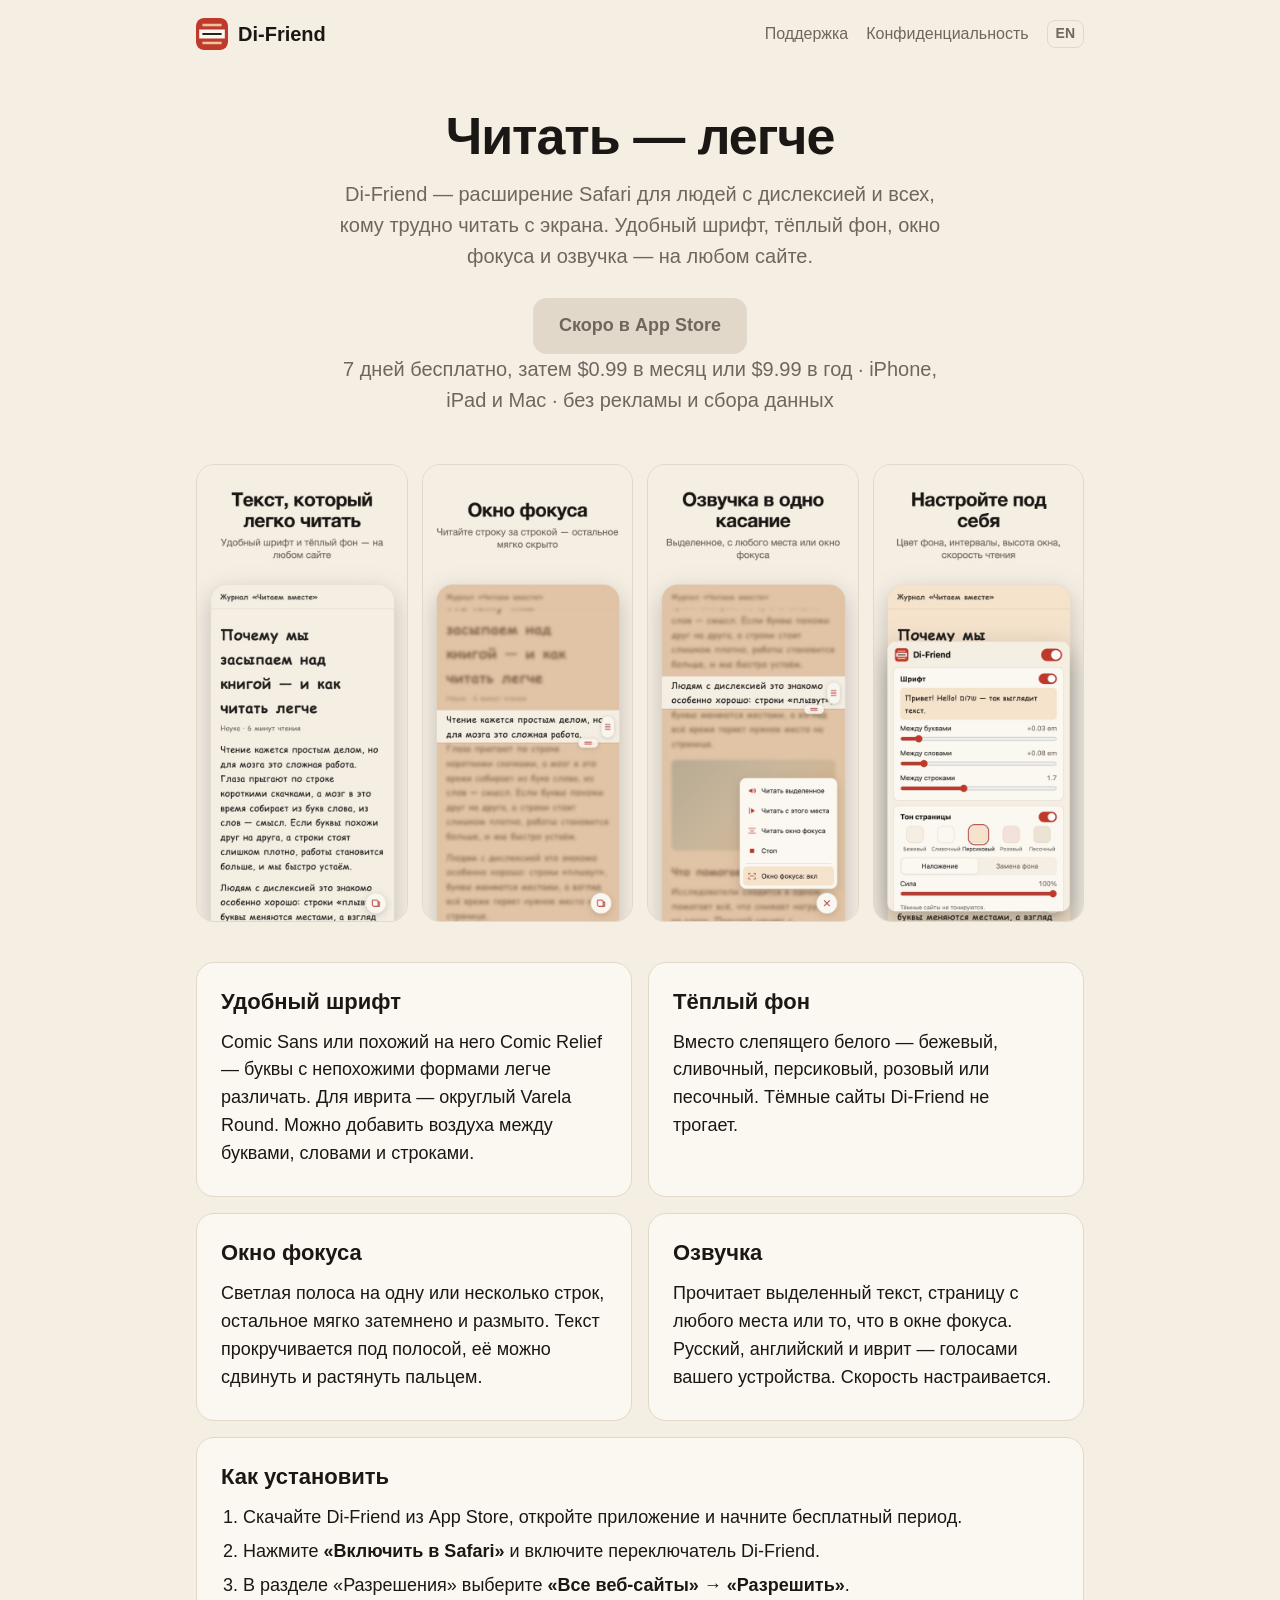
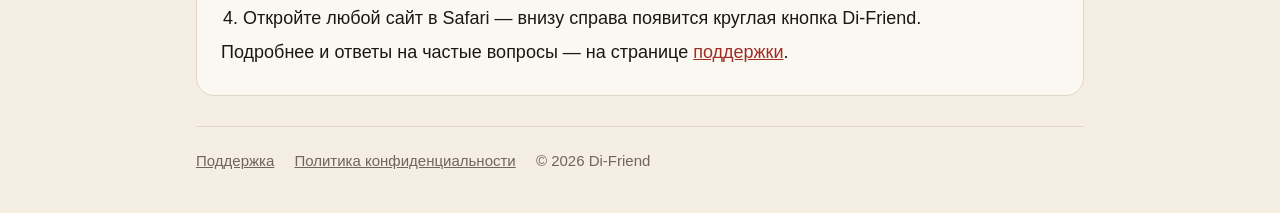
==== ru/index.html @ 52592c35 "Di-Friend website: home, support and privacy pages (EN + RU) Co-Authored-By: Claude Opus 5.5 <norepl" ====
<!doctype html>
<html lang="ru">
<head>
  <meta charset="utf-8">
  <meta name="viewport" content="width=device-width, initial-scale=1">
  <title>Di-Friend — помощник чтения для Safari</title>
  <meta name="description" content="Расширение Safari для людей с дислексией: удобный шрифт, тёплый фон, окно фокуса и озвучка на любом сайте. iPhone, iPad и Mac.">
  <link rel="icon" href="../img/icon.png">
  <link rel="stylesheet" href="../style.css">
</head>
<body>
  <div class="wrap">
    <nav>
      <a class="brand" href="./"><img src="../img/icon.png" alt="">Di-Friend</a>
      <a href="support.html">Поддержка</a>
      <a href="privacy.html">Конфиденциальность</a>
      <a class="lang-link" href="../index.html" hreflang="en">EN</a>
    </nav>

    <section class="hero">
      <h1>Читать — легче</h1>
      <p>Di-Friend — расширение Safari для людей с дислексией и всех, кому трудно читать с экрана. Удобный шрифт, тёплый фон, окно фокуса и озвучка — на любом сайте.</p>
      <!-- После публикации замените на ссылку App Store: https://apps.apple.com/app/idXXXXXXXXXX -->
      <a class="cta soon" id="appstore" href="#">Скоро в App Store</a>
      <p class="small">7 дней бесплатно, затем $0.99 в месяц или $9.99 в год · iPhone, iPad и Mac · без рекламы и сбора данных</p>
    </section>

    <div class="shots">
      <img src="../img/01-font.jpg" alt="Удобный шрифт и тёплый фон на странице статьи">
      <img src="../img/02-focus.jpg" alt="Окно фокуса: светлая полоса на две строки, остальное размыто">
      <img src="../img/03-speech.jpg" alt="Панель озвучки: читать выделенное, с этого места, окно фокуса">
      <img src="../img/04-settings.jpg" alt="Настройки: шрифт, интервалы, цвет фона">
    </div>

    <div class="features">
      <div class="card">
        <h2>Удобный шрифт</h2>
        <p>Comic Sans или похожий на него Comic Relief — буквы с непохожими формами легче различать. Для иврита — округлый Varela Round. Можно добавить воздуха между буквами, словами и строками.</p>
      </div>
      <div class="card">
        <h2>Тёплый фон</h2>
        <p>Вместо слепящего белого — бежевый, сливочный, персиковый, розовый или песочный. Тёмные сайты Di-Friend не трогает.</p>
      </div>
      <div class="card">
        <h2>Окно фокуса</h2>
        <p>Светлая полоса на одну или несколько строк, остальное мягко затемнено и размыто. Текст прокручивается под полосой, её можно сдвинуть и растянуть пальцем.</p>
      </div>
      <div class="card">
        <h2>Озвучка</h2>
        <p>Прочитает выделенный текст, страницу с любого места или то, что в окне фокуса. Русский, английский и иврит — голосами вашего устройства. Скорость настраивается.</p>
      </div>
    </div>

    <div class="card" id="install">
      <h2>Как установить</h2>
      <ol>
        <li>Скачайте Di-Friend из App Store, откройте приложение и начните бесплатный период.</li>
        <li>Нажмите <b>«Включить в Safari»</b> и включите переключатель Di-Friend.</li>
        <li>В разделе «Разрешения» выберите <b>«Все веб-сайты» → «Разрешить»</b>.</li>
        <li>Откройте любой сайт в Safari — внизу справа появится круглая кнопка Di-Friend.</li>
      </ol>
      <p>Подробнее и ответы на частые вопросы — на странице <a href="support.html">поддержки</a>.</p>
    </div>

    <footer>
      <a href="support.html">Поддержка</a>
      <a href="privacy.html">Политика конфиденциальности</a>
      <span>© 2026 Di-Friend</span>
    </footer>
  </div>
</body>
</html>
---- style.css ----
:root {
  --paper: #f4eee3;
  --panel: #fbf8f2;
  --ink: #1a1714;
  --muted: #6f665e;
  --line: #e2d8ca;
  --shu: #c0392b;
  --shu-deep: #9e2d22;
  --shu-soft: #f3e1dc;
  color-scheme: light;
}

* { box-sizing: border-box; }

html, body {
  margin: 0;
  background: var(--paper);
  color: var(--ink);
  font: 18px/1.55 -apple-system, BlinkMacSystemFont, "Segoe UI", "Helvetica Neue", Arial, sans-serif;
}

a { color: var(--shu-deep); }

.wrap { max-width: 920px; margin: 0 auto; padding: 0 16px; }

nav {
  display: flex; align-items: center; gap: 18px;
  padding: 18px 0;
}
nav .brand { display: flex; align-items: center; gap: 10px; font-weight: 700; font-size: 20px; color: var(--ink); text-decoration: none; margin-right: auto; }
nav .brand img { width: 32px; height: 32px; border-radius: 8px; }
nav a:not(.brand) { color: var(--muted); text-decoration: none; font-size: 16px; }
nav a:not(.brand):hover { color: var(--ink); }

.hero { text-align: center; padding: 40px 0 28px; }
.hero h1 { font-size: clamp(32px, 6vw, 52px); line-height: 1.1; letter-spacing: -.02em; margin: 0 0 14px; }
.hero p { color: var(--muted); font-size: 20px; max-width: 620px; margin: 0 auto; }

.cta {
  display: inline-block; margin-top: 26px;
  background: var(--ink); color: #fff; text-decoration: none;
  padding: 14px 26px; border-radius: 14px; font-weight: 600;
}
.cta:hover { background: #000; }
.cta.soon { background: var(--line); color: var(--muted); cursor: default; }
.small { font-size: 15px; color: var(--muted); margin-top: 10px; }

.shots {
  display: grid; grid-template-columns: repeat(4, 1fr); gap: 14px;
  margin: 20px 0 40px;
}
.shots img { width: 100%; border-radius: 18px; border: 1px solid var(--line); display: block; }
@media (max-width: 720px) {
  .shots { grid-template-columns: repeat(2, 1fr); }
}

.card {
  background: var(--panel);
  border: 1px solid var(--line);
  border-radius: 18px;
  padding: 22px 24px;
  margin-bottom: 16px;
}
.card h2 { margin: 0 0 10px; font-size: 22px; }
.card h3 { margin: 18px 0 6px; font-size: 18px; }
.card p, .card li { margin: 6px 0; }
.card ol, .card ul { padding-left: 22px; margin: 6px 0; }

.features { display: grid; grid-template-columns: repeat(2, 1fr); gap: 16px; margin-bottom: 16px; }
.features .card { margin: 0; }
@media (max-width: 720px) { .features { grid-template-columns: 1fr; } }

.doc { max-width: 720px; margin: 10px auto 40px; }
.doc h1 { font-size: 34px; line-height: 1.15; margin: 10px 0 6px; }
.doc .updated { color: var(--muted); margin: 0 0 20px; }

footer { border-top: 1px solid var(--line); margin-top: 30px; padding: 22px 0 40px; color: var(--muted); font-size: 15px; }
footer a { color: var(--muted); margin-right: 16px; }

nav a.lang-link {
  border: 1px solid var(--line); border-radius: 8px;
  padding: 2px 8px; font-size: 14px; font-weight: 600;
}
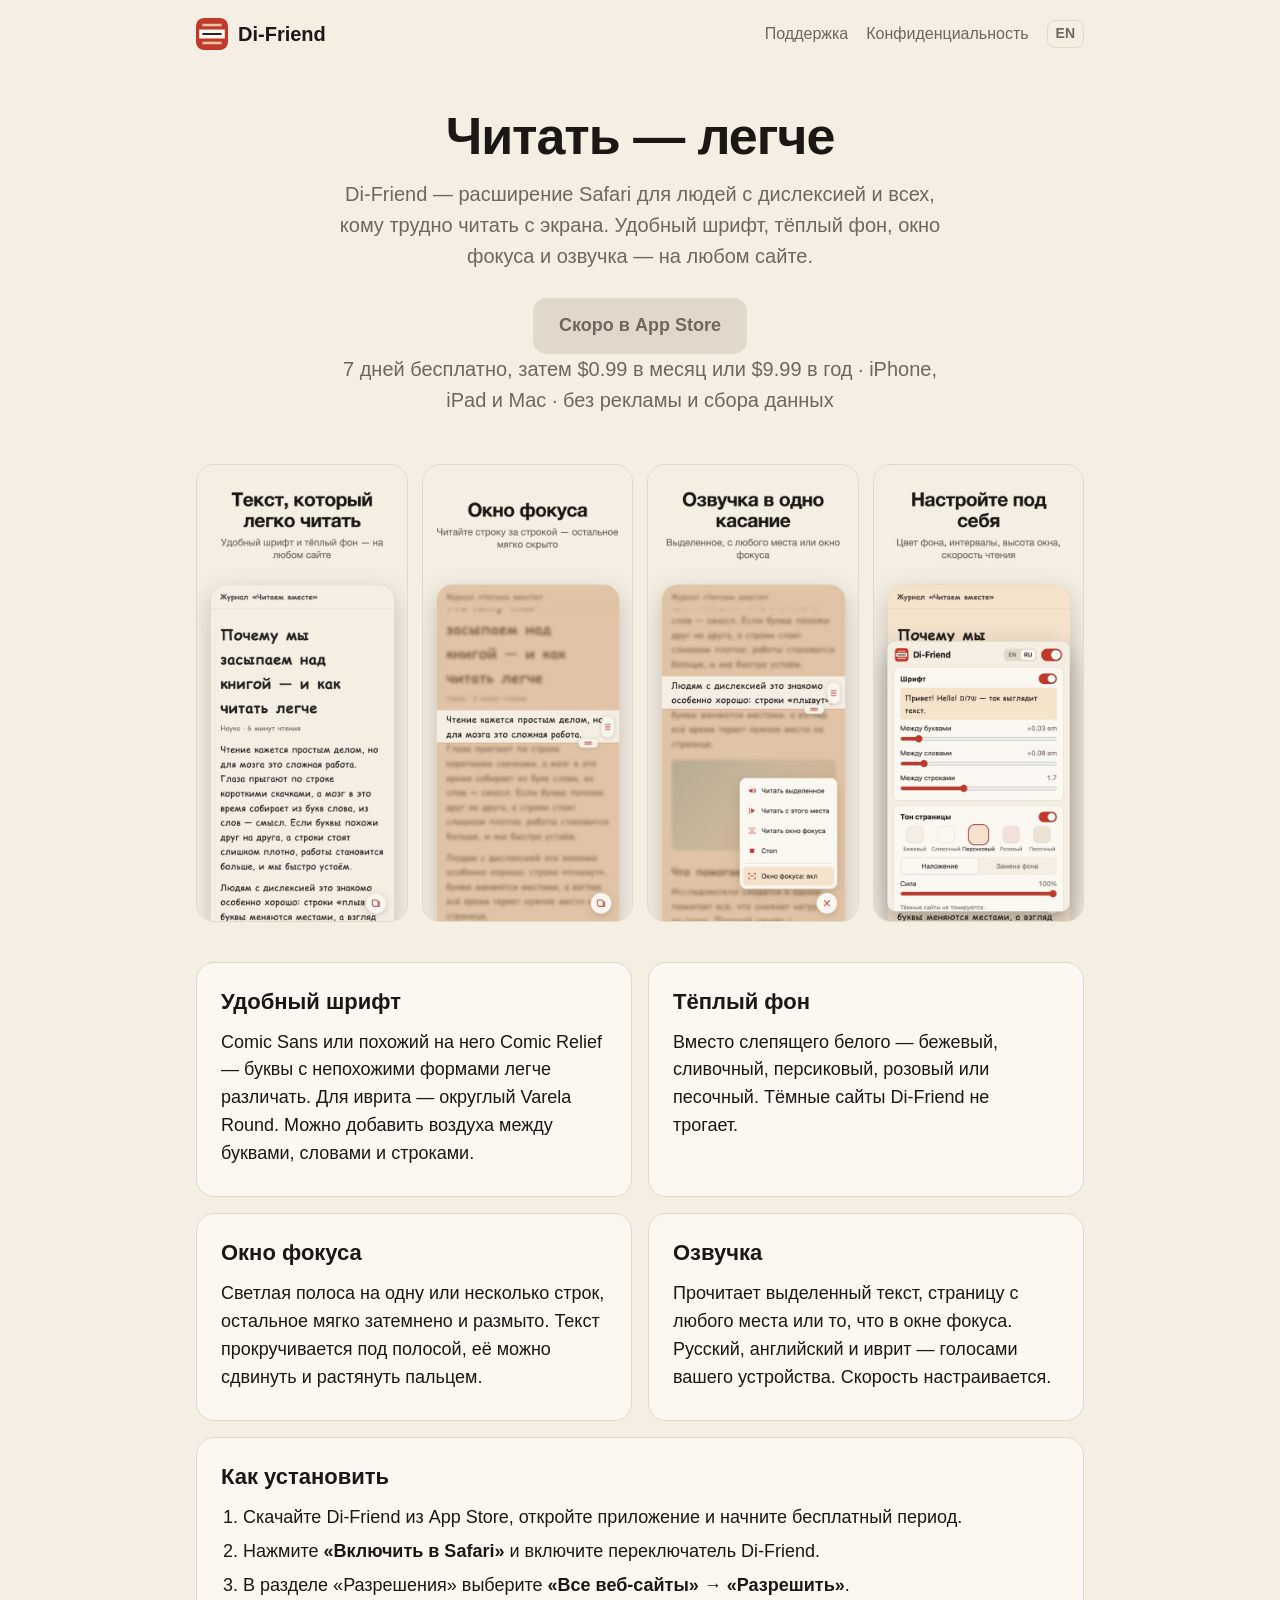
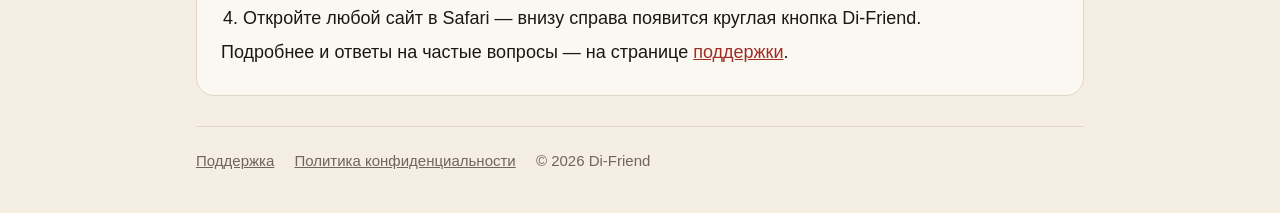
==== commit 5206b498: "Use English screenshots on the English site, Russian on /ru/ Co-Authored-By: Claude Opus 5.5 <norepl" ====
--- a/ru/index.html
+++ b/ru/index.html
@@ -26,10 +26,10 @@
     </section>
 
     <div class="shots">
-      <img src="../img/01-font.jpg" alt="Удобный шрифт и тёплый фон на странице статьи">
-      <img src="../img/02-focus.jpg" alt="Окно фокуса: светлая полоса на две строки, остальное размыто">
-      <img src="../img/03-speech.jpg" alt="Панель озвучки: читать выделенное, с этого места, окно фокуса">
-      <img src="../img/04-settings.jpg" alt="Настройки: шрифт, интервалы, цвет фона">
+      <img src="../img/ru/01-font.jpg" alt="Удобный шрифт и тёплый фон на странице статьи">
+      <img src="../img/ru/02-focus.jpg" alt="Окно фокуса: светлая полоса на две строки, остальное размыто">
+      <img src="../img/ru/03-speech.jpg" alt="Панель озвучки: читать выделенное, с этого места, окно фокуса">
+      <img src="../img/ru/04-settings.jpg" alt="Настройки: шрифт, интервалы, цвет фона">
     </div>
 
     <div class="features">
